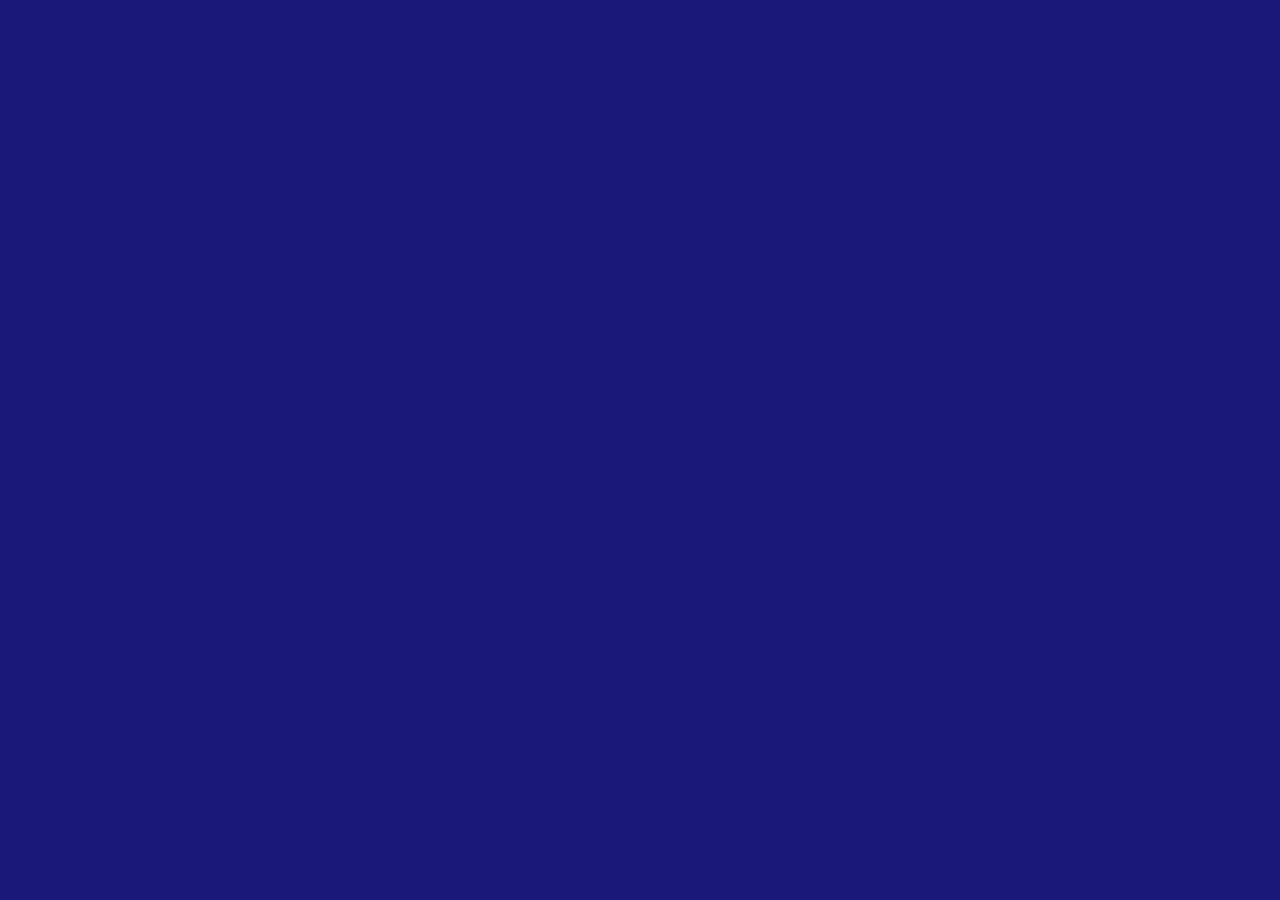
==== index.html @ f608e7de "v1" ====
<!DOCTYPE html>
<html lang="fr">
  <head>
    <meta charset="UTF-8" />
    <meta name="viewport" content="width=device-width, initial-scale=1.0" />
    <title>Portfolio</title>
    <link rel="preconnect" href="https://fonts.googleapis.com" />
    <link rel="preconnect" href="https://fonts.gstatic.com" crossorigin />
    <link href="https://fonts.googleapis.com/css2?family=Montserrat:wght@400;500;600;700;800&display=swap" rel="stylesheet" />
    <link rel="stylesheet" href="style.css" />
  </head>
  <body>

    
  </body>
</html>
---- style.css ----
/* ============================================
   RESET & VARIABLES
   ============================================ */
*, *::before, *::after {
  margin: 0;
  padding: 0;
  box-sizing: border-box;
  scroll-behavior: smooth;
}

:root {
  /* Couleurs */
  --bleu-fonce:  #1A1878;
  --bleu-carte:  #2E2DAE;
  --blanc:       #ffffff;
  --noir:       #000;
  --texte-pale:  rgba(255, 255, 255, 0.72);
  --texte-gris:  #555;

  /* Gradient (nav & footer) */
  --gradient:    linear-gradient(to right, #3B5B9F, #19209C);

  /* Rayons */
  --radius-carte: 40px;
  --radius-nav:   20px;
  --radius-image: 30px;
  --radius-btn:   8px;

  /* Espacements */
  --padding-h:  40px;
  --padding-v:  80px;
  --gap:        40px;
  --gap-sm:     20px;

  /* Largeurs max — écart de 80px = 2 × --padding-h pour aligner nav et contenu */
  --max-width-nav:     1200px;
  --max-width-content: 1280px;

  /* Typographie */
  --fs-h1:   80px;
  --fs-h2:   40px;
  --fs-h3:   30px;
  --fs-body: 14px;
  --fs-nav:  12px;
  --fs-xs:   11px;
  --ls-nav:  0.06em;
}

body {
  font-family: 'Montserrat', sans-serif;
  background-color: var(--bleu-fonce);
  color: var(--blanc);
  display: flex;
  flex-direction: column;
  align-items: center;
}

/* ============================================
   NAVIGATION (header & footer partagent .navbar)
   ============================================ */
nav {
  border-radius: 0 0 var(--radius-nav) var(--radius-nav);
  overflow: hidden;
}

nav a{
  transition: opacity 0.2s;
}

.navbar {
  display: flex;
  align-items: center;
  justify-content: space-between;
  padding: var(--gap-sm) var(--padding-h);
  width: 100%;
  max-width: var(--max-width-nav);
  background: var(--gradient);
}


.logo {
  color: var(--blanc);
  font-size: var(--fs-nav);
  font-weight: 500;
  letter-spacing: 0.12em;
  text-transform: uppercase;
  text-decoration: none;
}

.nav-links {
  list-style: none;
  display: flex;
  gap: var(--gap);
}

.nav-links a {
  color: var(--blanc);
  text-decoration: none;
  font-size: var(--fs-nav);
  font-weight: 500;
  letter-spacing: var(--ls-nav);
  text-transform: uppercase;
}

.nav-links a:hover {
  opacity: 0.7;
}

.btn-nav {
  color: var(--blanc);
  text-decoration: none;
  font-size: var(--fs-nav);
  font-weight: 500;
  letter-spacing: var(--ls-nav);
  text-transform: uppercase;
  border: 1.5px solid var(--blanc);
  padding: 10px var(--gap-sm);
  border-radius: var(--radius-btn);
  background: var(--gradient);
}

.btn-nav:hover {
  opacity: 0.80;
}

/* ============================================
   HERO
   ============================================ */
#hero {
  background-color: var(--bleu-fonce);
  padding: var(--padding-v) var(--padding-h);
  width: 100%;
  max-width: var(--max-width-content);
}

#hero h1 {
  font-size: var(--fs-h1);
  font-weight: 500;
  line-height: 1;
  margin-bottom: var(--gap-sm);
}

#hero h1 em {
  font-family: Georgia, serif;
  font-style: italic;
  font-weight: 100;
  font-size: calc(var(--fs-h1) + 4px);
}

#hero p {
  font-size: 24px;
  color: var(--texte-pale);
  line-height: 1.4;
}

/* ============================================
   MAIN
   ============================================ */
main {
  display: flex;
  flex-direction: column;
  align-items: center;
  max-width: var(--max-width-content);
  width: 100%;
}

/* ============================================
   COMPÉTENCES
   ============================================ */
.competences {
  padding: 0 var(--padding-h) var(--padding-h);
  display: grid;
  grid-template-columns: 1fr 1fr;
  gap: var(--gap);
}

.competence-card {
  background: var(--gradient);
  border-radius: var(--radius-carte);
  padding: var(--padding-h);
  display: flex;
  flex-direction: column;
  gap: var(--gap-sm);
}

.competence-card h3 {
   font-size: var(--fs-h3);
   font-weight: 400;
   margin-bottom: var(--gap);
}

.competence-card p {
  font-size: var(--fs-body);
  line-height: 1.7;
  color: var(--texte-pale);
  flex: 1;
}

/* ============================================
   TAGS (compétences & projets)
   ============================================ */
.tags {
  display: flex;
  flex-wrap: wrap;
  gap: 8px;
}

.tag {
  font-size: var(--fs-xs);
  font-weight: 300;
  padding: 5px 14px;
  border: 1px solid var(--blanc);
  border-radius: 999px;
  color: var(--blanc);
  white-space: nowrap;
}

.projet-card .tag {
  border-color: var(--noir);
  color: var(--noir);
}

/* ============================================
   PROJETS
   ============================================ */
.projets {
  padding: var(--padding-h);
  display: flex;
  flex-direction: column;
  gap: var(--gap);
  width: 100%;
}

.projets h2 {
  font-size: var(--fs-h2);
  font-weight: 500;
}

.projet-card {
  width: 100%;
  height: 56dvh;
  display: grid;
  grid-template-columns: 1fr 1fr;
  gap: var(--gap);
  align-items: center;
  border-radius: var(--radius-carte);
  padding: var(--padding-h);
  background-color: var(--blanc);
  color: #111;
  box-shadow: 0 4px 24px rgba(0, 0, 0, 0.07);
}

.projet-card.reverse {
  direction: ltr;
}

.projet-top, .projet-bottom {
  display: flex;
  flex-direction: column;
  gap: 8px;
}

.projet-image {
  width: 100%;
  height: 100%;
}

.projet-image img {
  width: 100%;
  height: 100%;
  object-fit: cover;
  border-radius: var(--radius-image);
  display: block;
}

.projet-content {
  height: 100%;
  display: flex;
  flex-direction: column;
  justify-content: space-between;
  gap: 20px;
}

.projet-content h3 {
  font-size: var(--fs-h3);
  font-weight: 500;
}

.projet-content p {
  font-size: var(--fs-body);
  line-height: 1.7;
  color: var(--texte-gris);
}

.btn-projet {
  display: inline-block;
  align-self: flex-start;
  padding: 11px 22px;
  margin-top: 20px;
  font-size: var(--fs-nav);
  font-weight: 500;
  letter-spacing: var(--ls-nav);
  text-decoration: none;
  border-radius: var(--radius-btn);
  background: var(--gradient);
  color: var(--blanc);
  transition: opacity 0.2s;
}

.btn-projet:hover {
  opacity: 0.85;
}

/* ============================================
   PARCOURS
   ============================================ */
.parcours {
  background-color: var(--bleu-fonce);
  padding: var(--padding-v) var(--padding-h);
  display: grid;
  grid-template-columns: 1fr 1fr;
  gap: var(--gap);
  align-items: start;
  width: 100%;
}

.parcours h2 {
  font-size: var(--fs-h2);
  font-weight: 500;
}

.parcours-liste {
  padding: var(--gap-sm) var(--gap);
  background: var(--gradient);
  border-radius: var(--radius-carte);
  list-style: none;
  overflow: hidden;
}

.parcours-item {
  display: flex;
  flex-direction: column;
  gap: 10px;
  padding: var(--gap-sm) 0;
  border-bottom: 1px solid rgba(255, 255, 255, 0.1);
}

.parcours-item:last-child {
  border-bottom: none;
}

.parcours-titre {
  font-size: var(--fs-body);
  font-weight: 500;
}

.parcours-lieu {
  font-size: var(--fs-xs);
  font-weight: 500;
  letter-spacing: 0.08em;
  color: var(--texte-pale);
  text-transform: uppercase;
}

/* ============================================
   FOOTER
   ============================================ */
footer {
  width: 100%;
  max-width: var(--max-width-nav);
  border-radius: var(--radius-nav) var(--radius-nav) 0 0;
  overflow: hidden;
}

footer a{
  transition: opacity 0.2s;
}

/* ============================================
   RESPONSIVE — TABLETTE (≤ 768px)
   Redéfinir les variables suffit pour tout
   ce qui les utilise. Le reste est layout.
   ============================================ */
@media (max-width: 768px) {
  :root {
    --padding-h:  28px;
    --padding-v:  60px;
    --gap:        28px;
    --fs-h1:      52px;
    --fs-h2:      32px;
    --fs-h3:      24px;
  }

  /* Nav : on masque les liens, garde logo + CTA */
  .nav-links {
    display: none;
  }

  /* Compétences : une seule colonne */
  .competences {
    grid-template-columns: 1fr;
  }

  /* Projets : une seule colonne, hauteur auto */
  .projet-card {
    grid-template-columns: 1fr;
    height: auto;
  }

  /* Image toujours en premier sur mobile */
  .projet-card .projet-image {
    order: -1;
    height: 240px;
  }

  /* Parcours : une seule colonne */
  .parcours {
    grid-template-columns: 1fr;
  }
}

/* ============================================
   RESPONSIVE — MOBILE (≤ 480px)
   ============================================ */
@media (max-width: 480px) {
  :root {
    --padding-h:  16px;
    --padding-v:  40px;
    --gap:        20px;
    --gap-sm:     12px;
    --fs-h1:      38px;
    --fs-h2:      26px;
    --fs-h3:      20px;
    --fs-body:    13px;
  }

  /* Hero : taille em fixe pour que le calc() sur em reste cohérent */
  #hero h1 em {
    font-size: calc(var(--fs-h1) + 2px);
  }

  #hero p {
    font-size: 16px;
  }

  /* Bouton nav réduit */
  .btn-nav {
    font-size: 10px;
    padding: 8px 12px;
  }

  /* Image projet plus petite */
  .projet-card .projet-image {
    height: 180px;
  }
}
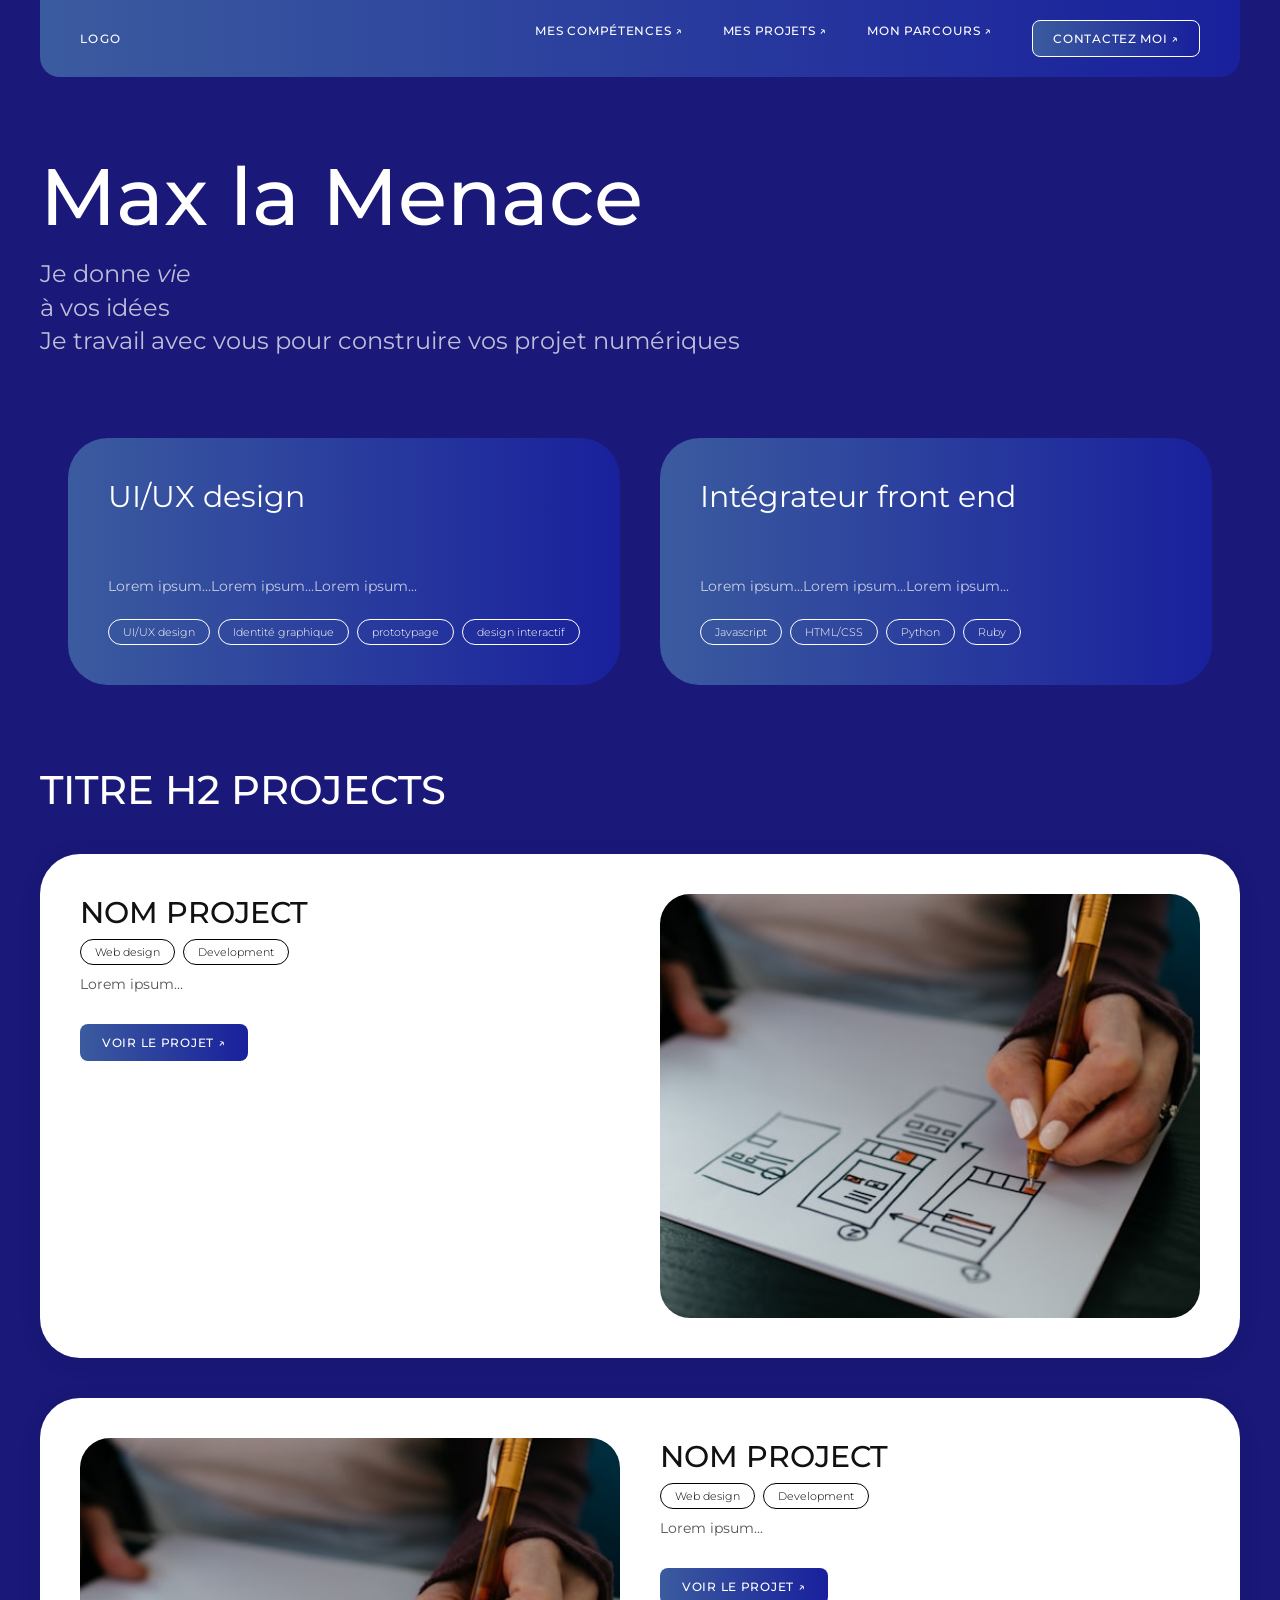
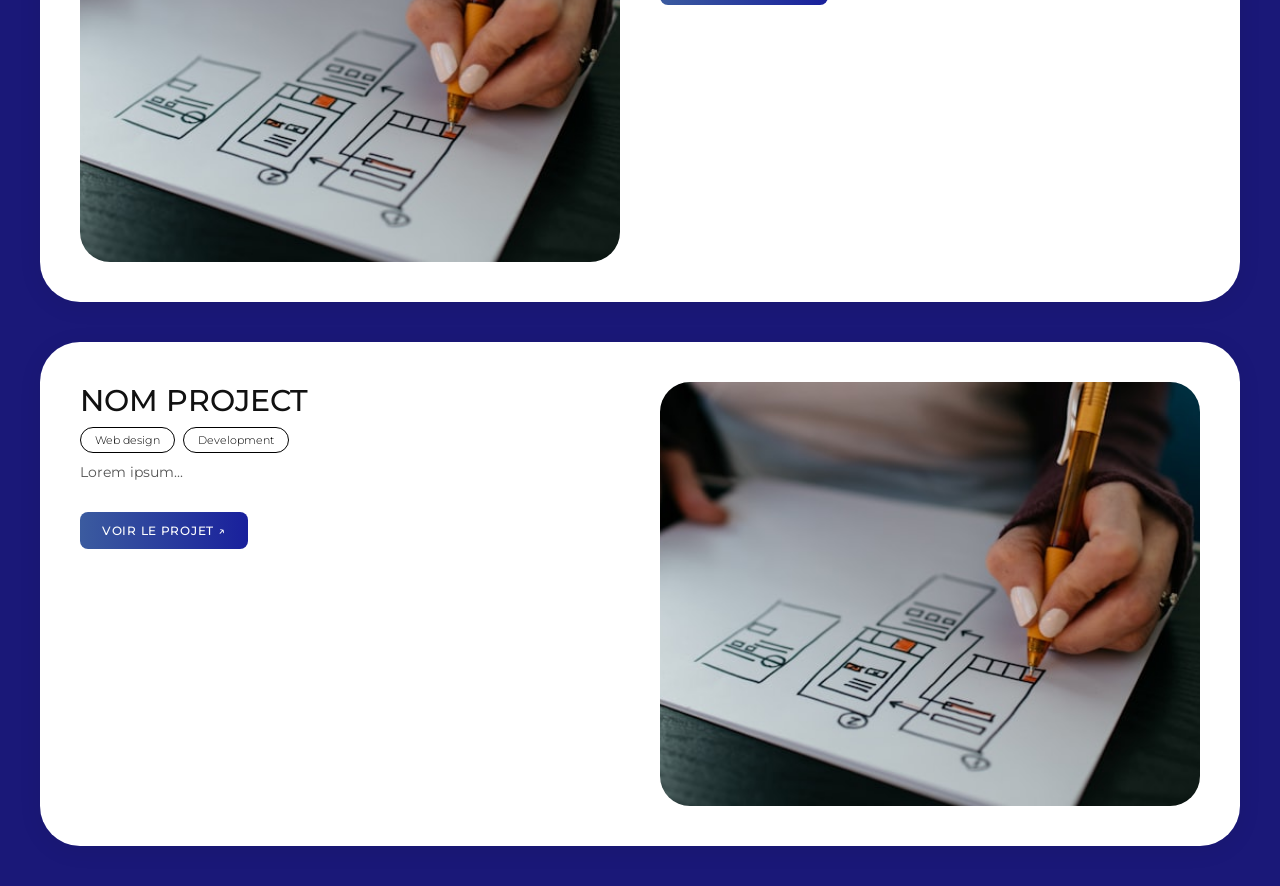
==== commit 823712e0: "commit" ====
--- a/index.html
+++ b/index.html
@@ -1,16 +1,128 @@
 <!DOCTYPE html>
 <html lang="fr">
-  <head>
-    <meta charset="UTF-8" />
-    <meta name="viewport" content="width=device-width, initial-scale=1.0" />
-    <title>Portfolio</title>
-    <link rel="preconnect" href="https://fonts.googleapis.com" />
-    <link rel="preconnect" href="https://fonts.gstatic.com" crossorigin />
-    <link href="https://fonts.googleapis.com/css2?family=Montserrat:wght@400;500;600;700;800&display=swap" rel="stylesheet" />
-    <link rel="stylesheet" href="style.css" />
-  </head>
-  <body>
 
-    
-  </body>
-</html>
+<head>
+  <meta charset="UTF-8" />
+  <meta name="viewport" content="width=device-width, initial-scale=1.0" />
+  <title>Portfolio</title>
+  <link rel="preconnect" href="https://fonts.googleapis.com" />
+  <link rel="preconnect" href="https://fonts.gstatic.com" crossorigin />
+  <link href="https://fonts.googleapis.com/css2?family=Montserrat:wght@400;500;600;700;800&display=swap"
+    rel="stylesheet" />
+  <link rel="stylesheet" href="style.css" />
+</head>
+
+<body>
+  <nav class="navbar">
+    <a class="logo" href="#">LOGO</a>
+    <ul class="nav-links">
+      <li><a href="#competences">MES COMPÉTENCES ↗</a></li>
+      <li><a href="#projets">MES PROJETS ↗</a></li>
+      <li><a href="#contact">MON PARCOURS ↗</a></li>
+      <a class="btn-nav" href="#contact">CONTACTEZ MOI ↗</a>
+    </ul>
+  </nav>
+
+
+  <header id="hero">
+    <h1>Max la Menace</h1>
+    <p>Je donne <em>vie</em> <br> à vos idées</p>
+
+   
+    <p></p>
+    <p>Je travail avec vous pour construire vos projet numériques</p>
+  </header>
+
+
+  <section id="competences" class="competences">
+    <div class="competence-card">
+      <h3>UI/UX design</h3>
+      <p>Lorem ipsum...Lorem ipsum...Lorem ipsum...</p>
+      <div class="tags">
+        <span class="tag">UI/UX design</span>
+        <span class="tag">Identité graphique</span>
+        <span class="tag">prototypage</span>
+        <span class="tag">design interactif</span>
+      </div>
+    </div>
+
+    <div class="competence-card">
+      <h3>Intégrateur front end</h3>
+      <p>Lorem ipsum...Lorem ipsum...Lorem ipsum...</p>
+      <div class="tags">
+        <span class="tag">Javascript</span>
+        <span class="tag">HTML/CSS</span>
+        <span class="tag">Python</span>
+        <span class="tag">Ruby</span>
+      </div>
+    </div>
+  </section>
+
+
+  <section id="projets" class="projets">
+    <h2>TITRE H2 PROJECTS</h2>
+
+   <article class="projet-card">
+      <div class="projet-content">
+        <div class="projet-top">
+          <h3>NOM PROJECT</h3>
+          <div class="tags">
+            <span class="tag">Web design</span>
+            <span class="tag">Development</span>
+          </div>
+          <div class="projet-bottom">
+            <p>Lorem ipsum...</p>
+            <a class="btn-projet" href="#">VOIR LE PROJET ↗</a>
+          </div>
+        </div>
+      </div>
+      <div class="projet-image">
+        <img src="assets/project-img.jpeg" alt="sjifzuh">
+      </div>
+      
+    </article>
+
+
+
+    <article class="projet-card reverse">
+      <div class="projet-image">
+        <img src="assets/project-img.jpeg" alt="sjifzuh">
+      </div>
+      <div class="projet-content">
+        <div class="projet-top">
+          <h3>NOM PROJECT</h3>
+          <div class="tags">
+            <span class="tag">Web design</span>
+            <span class="tag">Development</span>
+          </div>
+          <div class="projet-bottom">
+            <p>Lorem ipsum...</p>
+            <a class="btn-projet" href="#">VOIR LE PROJET ↗</a>
+          </div>
+
+        </div>
+    </article>
+
+    <article class="projet-card">
+      <div class="projet-content">
+        <div class="projet-top">
+          <h3>NOM PROJECT</h3>
+          <div class="tags">
+            <span class="tag">Web design</span>
+            <span class="tag">Development</span>
+          </div>
+          <div class="projet-bottom">
+            <p>Lorem ipsum...</p>
+            <a class="btn-projet" href="#">VOIR LE PROJET ↗</a>
+          </div>
+        </div>
+      </div>
+      <div class="projet-image">
+        <img src="assets/project-img.jpeg" alt="sjifzuh">
+      </div>
+      
+    </article>
+  </section>
+</body>
+
+</html>
--- a/style.css
+++ b/style.css
@@ -238,7 +238,7 @@
 
 .projet-card {
   width: 100%;
-  height: 56dvh;
+  min-height: 56dvh;
   display: grid;
   grid-template-columns: 1fr 1fr;
   gap: var(--gap);
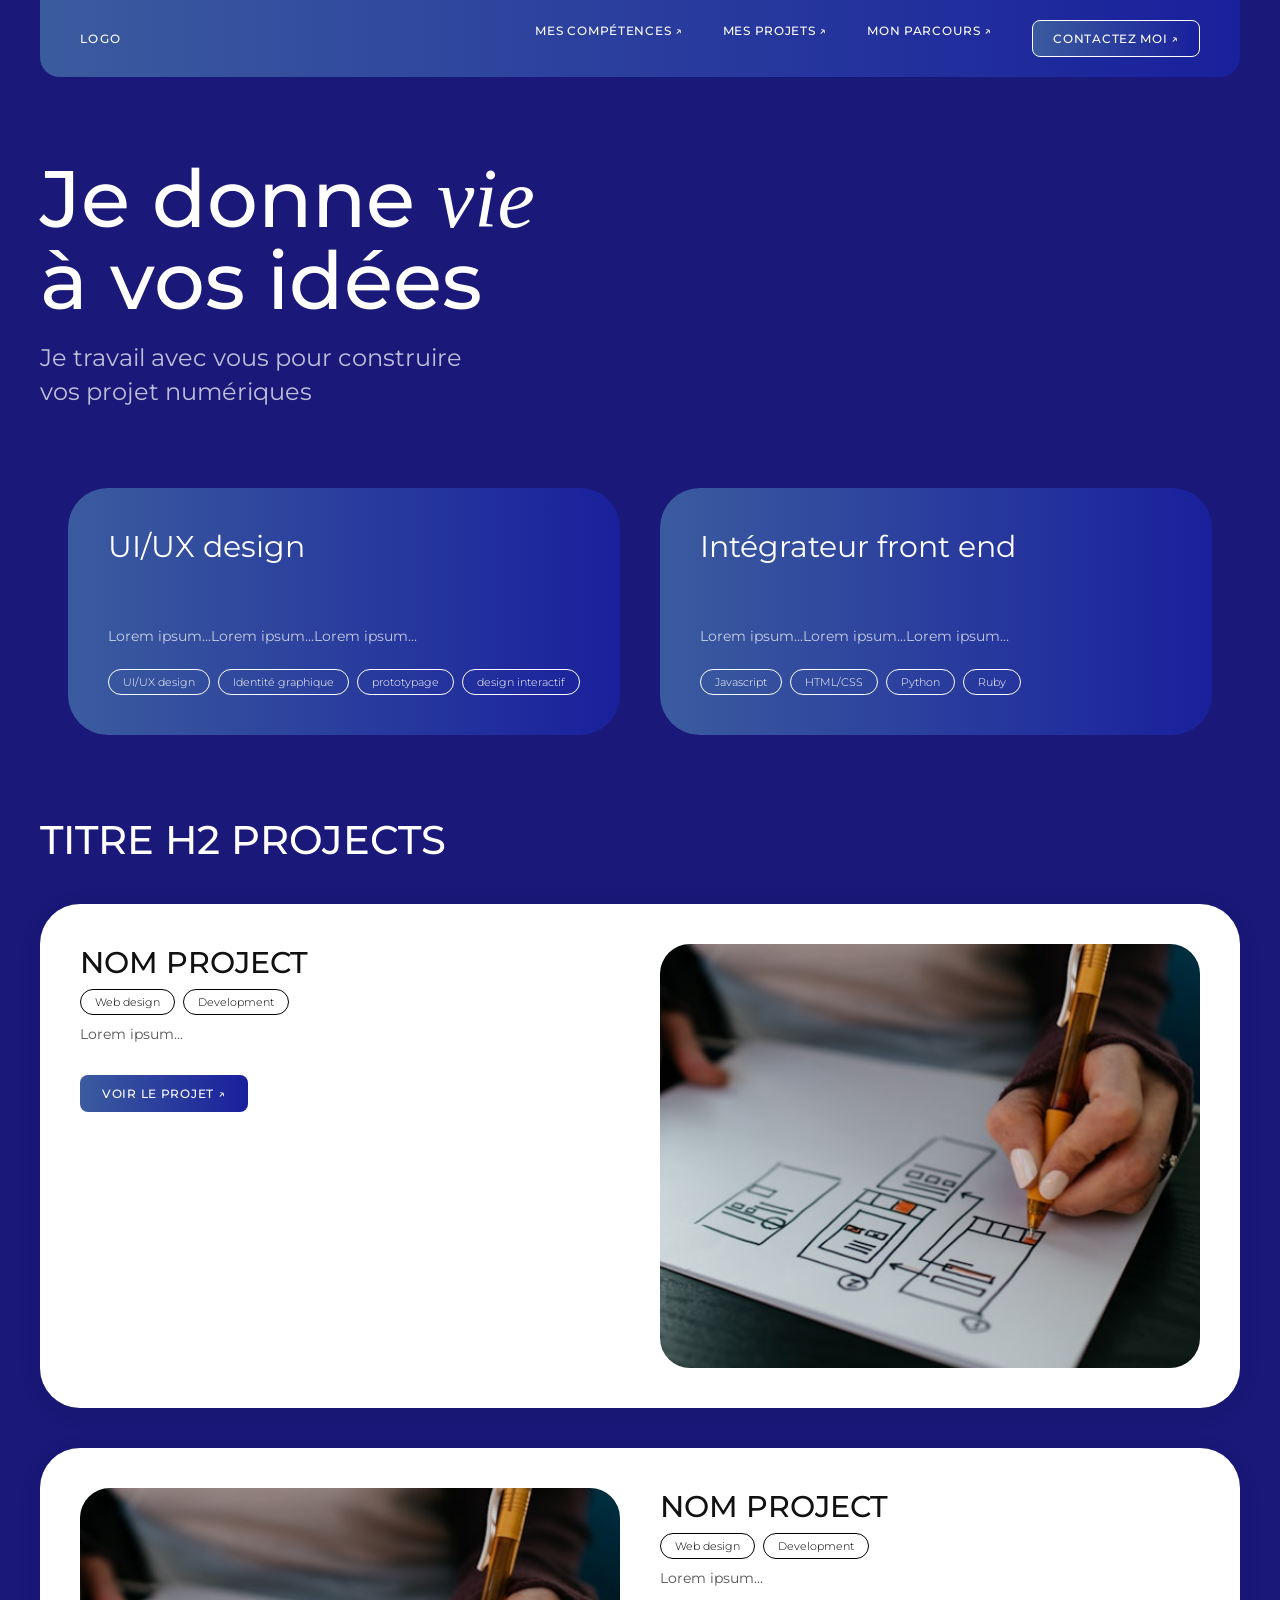
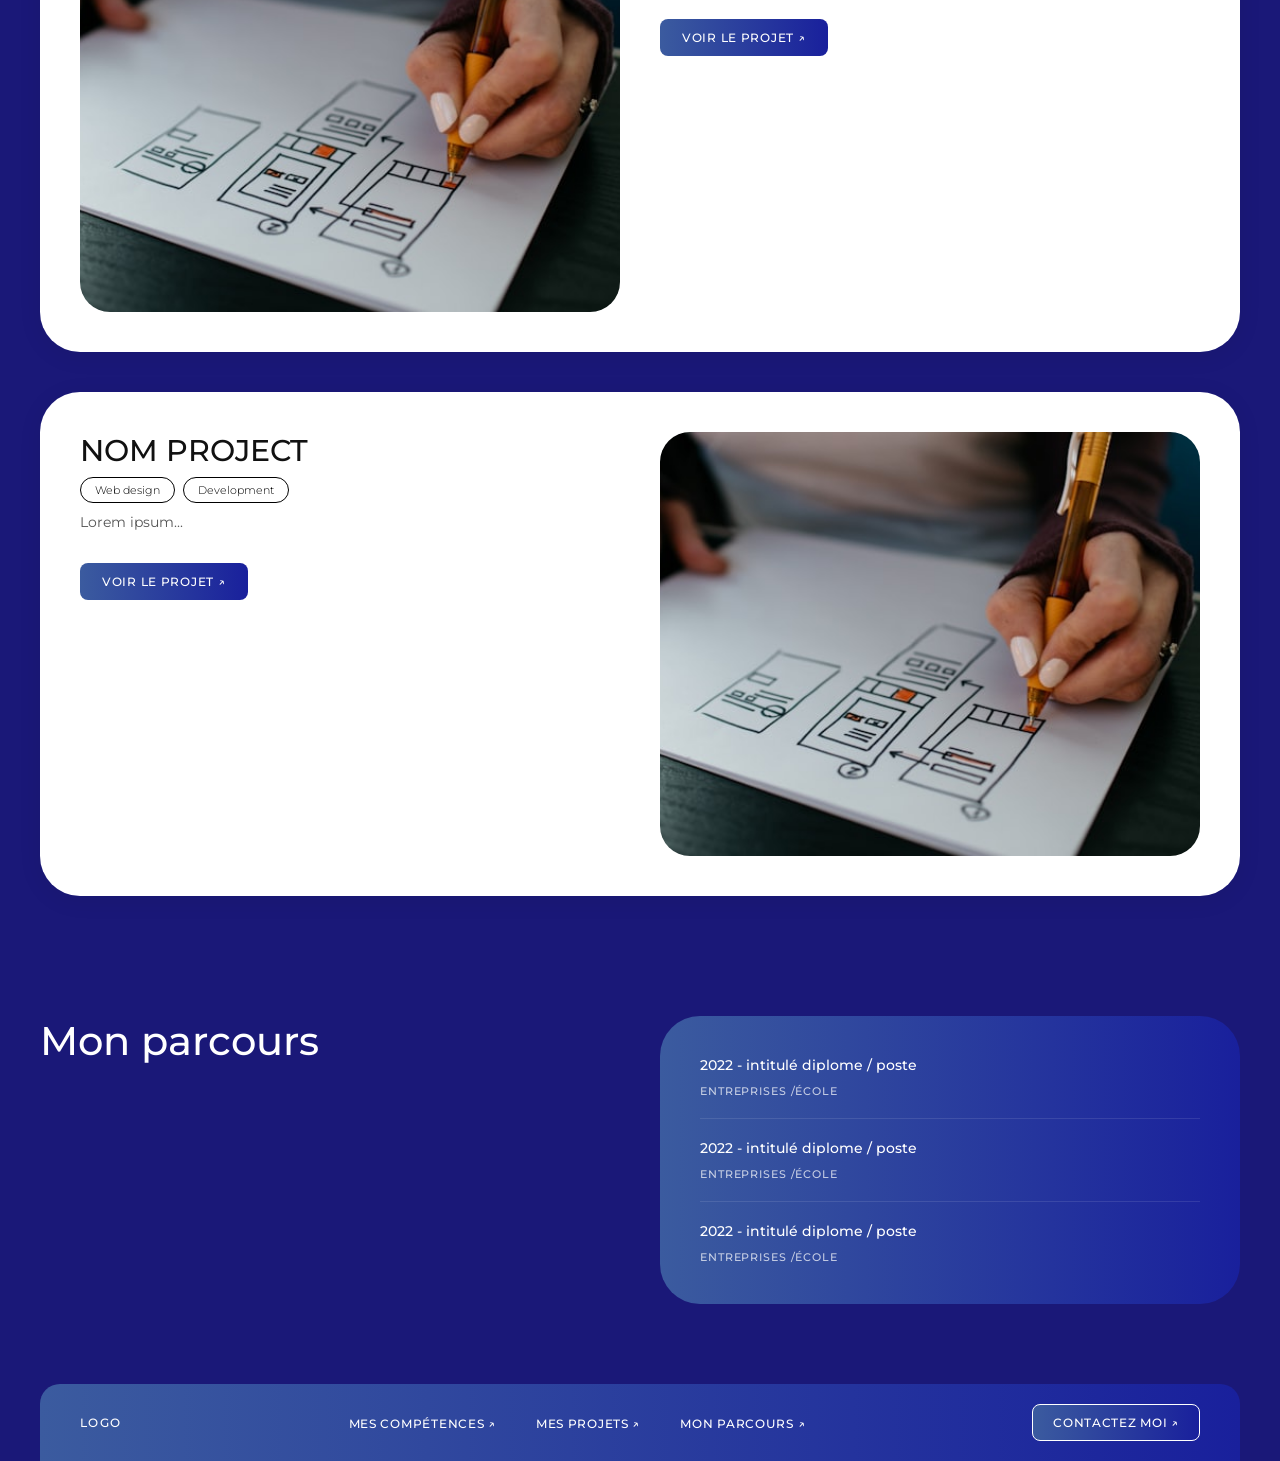
==== commit 148b6961: "update" ====
--- a/index.html
+++ b/index.html
@@ -25,12 +25,11 @@
 
 
   <header id="hero">
-    <h1>Max la Menace</h1>
-    <p>Je donne <em>vie</em> <br> à vos idées</p>
+    <h1>Je donne <em>vie</em><br>  à vos idées</h1>
+    
+    <p>Je travail avec vous pour construire <br>   vos projet numériques</p>
 
-   
-    <p></p>
-    <p>Je travail avec vous pour construire vos projet numériques</p>
+  
   </header>
 
 
@@ -62,7 +61,7 @@
   <section id="projets" class="projets">
     <h2>TITRE H2 PROJECTS</h2>
 
-   <article class="projet-card">
+    <article class="projet-card">
       <div class="projet-content">
         <div class="projet-top">
           <h3>NOM PROJECT</h3>
@@ -79,7 +78,7 @@
       <div class="projet-image">
         <img src="assets/project-img.jpeg" alt="sjifzuh">
       </div>
-      
+
     </article>
 
 
@@ -120,9 +119,36 @@
       <div class="projet-image">
         <img src="assets/project-img.jpeg" alt="sjifzuh">
       </div>
-      
+
     </article>
   </section>
+
+  <section class="parcours" id="parcours">
+    <h2>Mon parcours</h2>
+    <ul class="parcours-liste">
+      <li class="parcours-item">
+        <p class="parcours-titre">2022 - intitulé diplome / poste</p>
+        <p class="parcours-lieu "> ENTREPRISES /ÉCOLE</p>
+      </li>
+      <li class="parcours-item">
+        <p class="parcours-titre">2022 - intitulé diplome / poste</p>
+        <p class="parcours-lieu "> ENTREPRISES /ÉCOLE</p>
+      </li>
+      <li class="parcours-item">
+        <p class="parcours-titre">2022 - intitulé diplome / poste</p>
+        <p class="parcours-lieu "> ENTREPRISES /ÉCOLE</p>
+      </li>
+    </ul>
+    </section>
+  <footer class="navbar">
+    <span class="logo">LOGO</span>
+    <ul class="nav-links">
+      <li><a href="">MES COMPÉTENCES ↗</a></li>
+      <li><a href="">MES PROJETS ↗</a></li>
+      <li><a href="">MON PARCOURS ↗</a></li>
+    </ul>
+    <a href="" class="btn-nav">CONTACTEZ MOI ↗</a>
+  </footer>
 </body>
 
 </html>
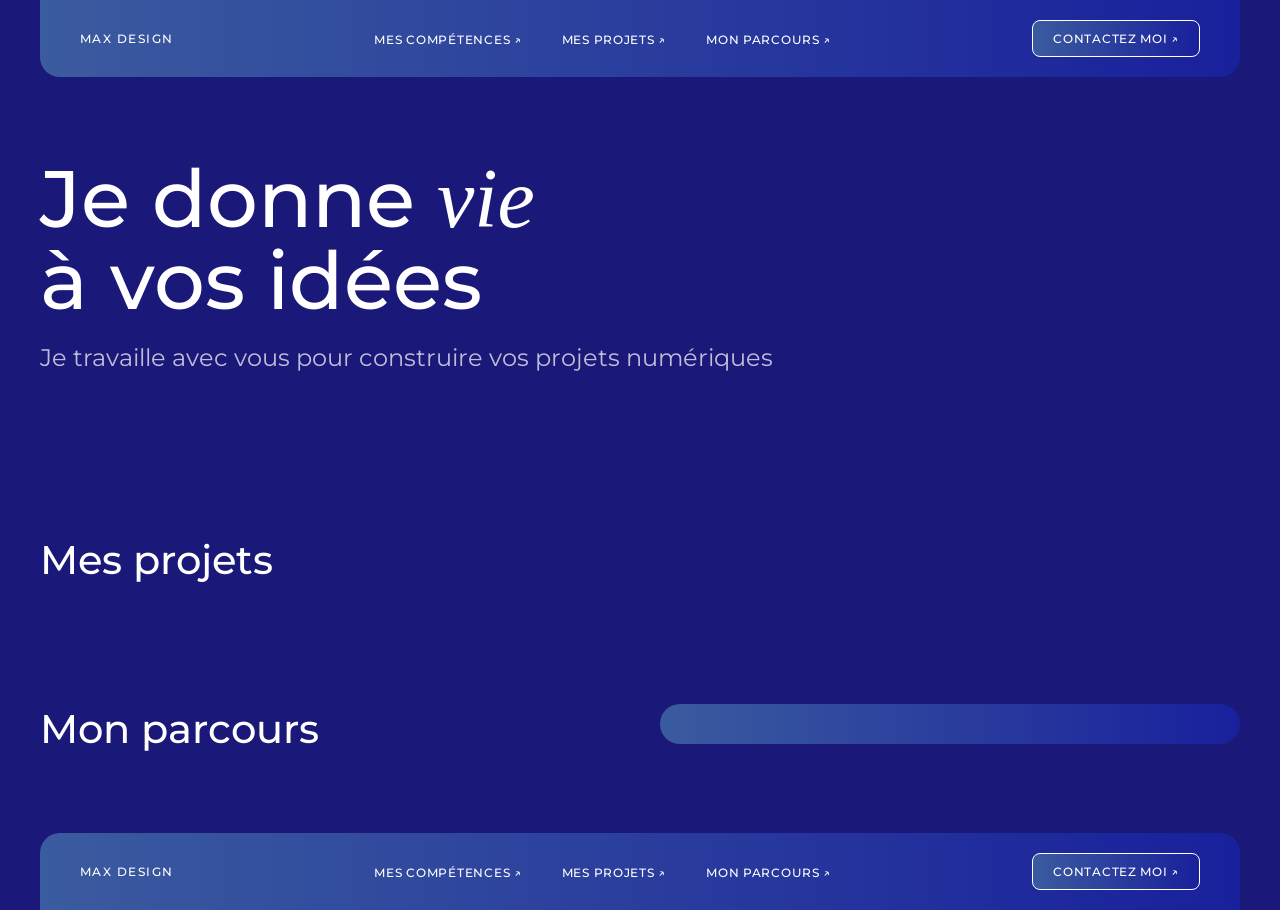
==== commit f76014fb: "PUSH" ====
--- a/index.html
+++ b/index.html
@@ -1,154 +1,62 @@
 <!DOCTYPE html>
 <html lang="fr">
+  <head>
+    <meta charset="UTF-8" />
+    <meta name="viewport" content="width=device-width, initial-scale=1.0" />
+    <title>Portfolio</title>
+    <link rel="preconnect" href="https://fonts.googleapis.com" />
+    <link rel="preconnect" href="https://fonts.gstatic.com" crossorigin />
+    <link href="https://fonts.googleapis.com/css2?family=Montserrat:wght@400;500;600;700;800&display=swap" rel="stylesheet" />
+    <link rel="stylesheet" href="style.css" />
+  </head>
+  <body>
 
-<head>
-  <meta charset="UTF-8" />
-  <meta name="viewport" content="width=device-width, initial-scale=1.0" />
-  <title>Portfolio</title>
-  <link rel="preconnect" href="https://fonts.googleapis.com" />
-  <link rel="preconnect" href="https://fonts.gstatic.com" crossorigin />
-  <link href="https://fonts.googleapis.com/css2?family=Montserrat:wght@400;500;600;700;800&display=swap"
-    rel="stylesheet" />
-  <link rel="stylesheet" href="style.css" />
-</head>
+    <!-- ===================== NAV ===================== -->
+    <!-- Contenu peuplé par script.js -->
+    <nav class="navbar">
+      <a href="#" class="logo"></a>
+      <ul class="nav-links"></ul>
+      <a class="btn-nav"></a>
+    </nav>
 
-<body>
-  <nav class="navbar">
-    <a class="logo" href="#">LOGO</a>
-    <ul class="nav-links">
-      <li><a href="#competences">MES COMPÉTENCES ↗</a></li>
-      <li><a href="#projets">MES PROJETS ↗</a></li>
-      <li><a href="#contact">MON PARCOURS ↗</a></li>
-      <a class="btn-nav" href="#contact">CONTACTEZ MOI ↗</a>
-    </ul>
-  </nav>
+    <!-- ===================== HERO ===================== -->
+    <!-- Contenu peuplé par script.js -->
+    <header id="hero">
+      <h1></h1>
+      <p></p>
+    </header>
 
+    <main>
 
-  <header id="hero">
-    <h1>Je donne <em>vie</em><br>  à vos idées</h1>
-    
-    <p>Je travail avec vous pour construire <br>   vos projet numériques</p>
+      <!-- ===================== COMPÉTENCES ===================== -->
+      <!-- Cartes peuplées par script.js -->
+      <section id="competences" class="competences"></section>
 
-  
-  </header>
+      <!-- ===================== PROJETS ===================== -->
+      <!-- Cartes peuplées par script.js -->
+      <section id="projets" class="projets">
+        <h2>Mes projets</h2>
+      </section>
 
+      <!-- ===================== PARCOURS ===================== -->
+      <!-- Items peuplés par script.js -->
+      <section id="parcours" class="parcours">
+        <h2>Mon parcours</h2>
+        <ul class="parcours-liste"></ul>
+      </section>
 
-  <section id="competences" class="competences">
-    <div class="competence-card">
-      <h3>UI/UX design</h3>
-      <p>Lorem ipsum...Lorem ipsum...Lorem ipsum...</p>
-      <div class="tags">
-        <span class="tag">UI/UX design</span>
-        <span class="tag">Identité graphique</span>
-        <span class="tag">prototypage</span>
-        <span class="tag">design interactif</span>
-      </div>
-    </div>
+    </main>
 
-    <div class="competence-card">
-      <h3>Intégrateur front end</h3>
-      <p>Lorem ipsum...Lorem ipsum...Lorem ipsum...</p>
-      <div class="tags">
-        <span class="tag">Javascript</span>
-        <span class="tag">HTML/CSS</span>
-        <span class="tag">Python</span>
-        <span class="tag">Ruby</span>
-      </div>
-    </div>
-  </section>
+    <!-- ===================== FOOTER ===================== -->
+    <!-- Contenu peuplé par script.js (même données que nav) -->
+    <footer class="navbar">
+      <span class="logo"></span>
+      <ul class="nav-links"></ul>
+      <a class="btn-nav"></a>
+    </footer>
 
+    <!-- script.js charge data.json et peuple toute la page -->
+    <script src="script.js"></script>
 
-  <section id="projets" class="projets">
-    <h2>TITRE H2 PROJECTS</h2>
-
-    <article class="projet-card">
-      <div class="projet-content">
-        <div class="projet-top">
-          <h3>NOM PROJECT</h3>
-          <div class="tags">
-            <span class="tag">Web design</span>
-            <span class="tag">Development</span>
-          </div>
-          <div class="projet-bottom">
-            <p>Lorem ipsum...</p>
-            <a class="btn-projet" href="#">VOIR LE PROJET ↗</a>
-          </div>
-        </div>
-      </div>
-      <div class="projet-image">
-        <img src="assets/project-img.jpeg" alt="sjifzuh">
-      </div>
-
-    </article>
-
-
-
-    <article class="projet-card reverse">
-      <div class="projet-image">
-        <img src="assets/project-img.jpeg" alt="sjifzuh">
-      </div>
-      <div class="projet-content">
-        <div class="projet-top">
-          <h3>NOM PROJECT</h3>
-          <div class="tags">
-            <span class="tag">Web design</span>
-            <span class="tag">Development</span>
-          </div>
-          <div class="projet-bottom">
-            <p>Lorem ipsum...</p>
-            <a class="btn-projet" href="#">VOIR LE PROJET ↗</a>
-          </div>
-
-        </div>
-    </article>
-
-    <article class="projet-card">
-      <div class="projet-content">
-        <div class="projet-top">
-          <h3>NOM PROJECT</h3>
-          <div class="tags">
-            <span class="tag">Web design</span>
-            <span class="tag">Development</span>
-          </div>
-          <div class="projet-bottom">
-            <p>Lorem ipsum...</p>
-            <a class="btn-projet" href="#">VOIR LE PROJET ↗</a>
-          </div>
-        </div>
-      </div>
-      <div class="projet-image">
-        <img src="assets/project-img.jpeg" alt="sjifzuh">
-      </div>
-
-    </article>
-  </section>
-
-  <section class="parcours" id="parcours">
-    <h2>Mon parcours</h2>
-    <ul class="parcours-liste">
-      <li class="parcours-item">
-        <p class="parcours-titre">2022 - intitulé diplome / poste</p>
-        <p class="parcours-lieu "> ENTREPRISES /ÉCOLE</p>
-      </li>
-      <li class="parcours-item">
-        <p class="parcours-titre">2022 - intitulé diplome / poste</p>
-        <p class="parcours-lieu "> ENTREPRISES /ÉCOLE</p>
-      </li>
-      <li class="parcours-item">
-        <p class="parcours-titre">2022 - intitulé diplome / poste</p>
-        <p class="parcours-lieu "> ENTREPRISES /ÉCOLE</p>
-      </li>
-    </ul>
-    </section>
-  <footer class="navbar">
-    <span class="logo">LOGO</span>
-    <ul class="nav-links">
-      <li><a href="">MES COMPÉTENCES ↗</a></li>
-      <li><a href="">MES PROJETS ↗</a></li>
-      <li><a href="">MON PARCOURS ↗</a></li>
-    </ul>
-    <a href="" class="btn-nav">CONTACTEZ MOI ↗</a>
-  </footer>
-</body>
-
-</html>+  </body>
+</html>
